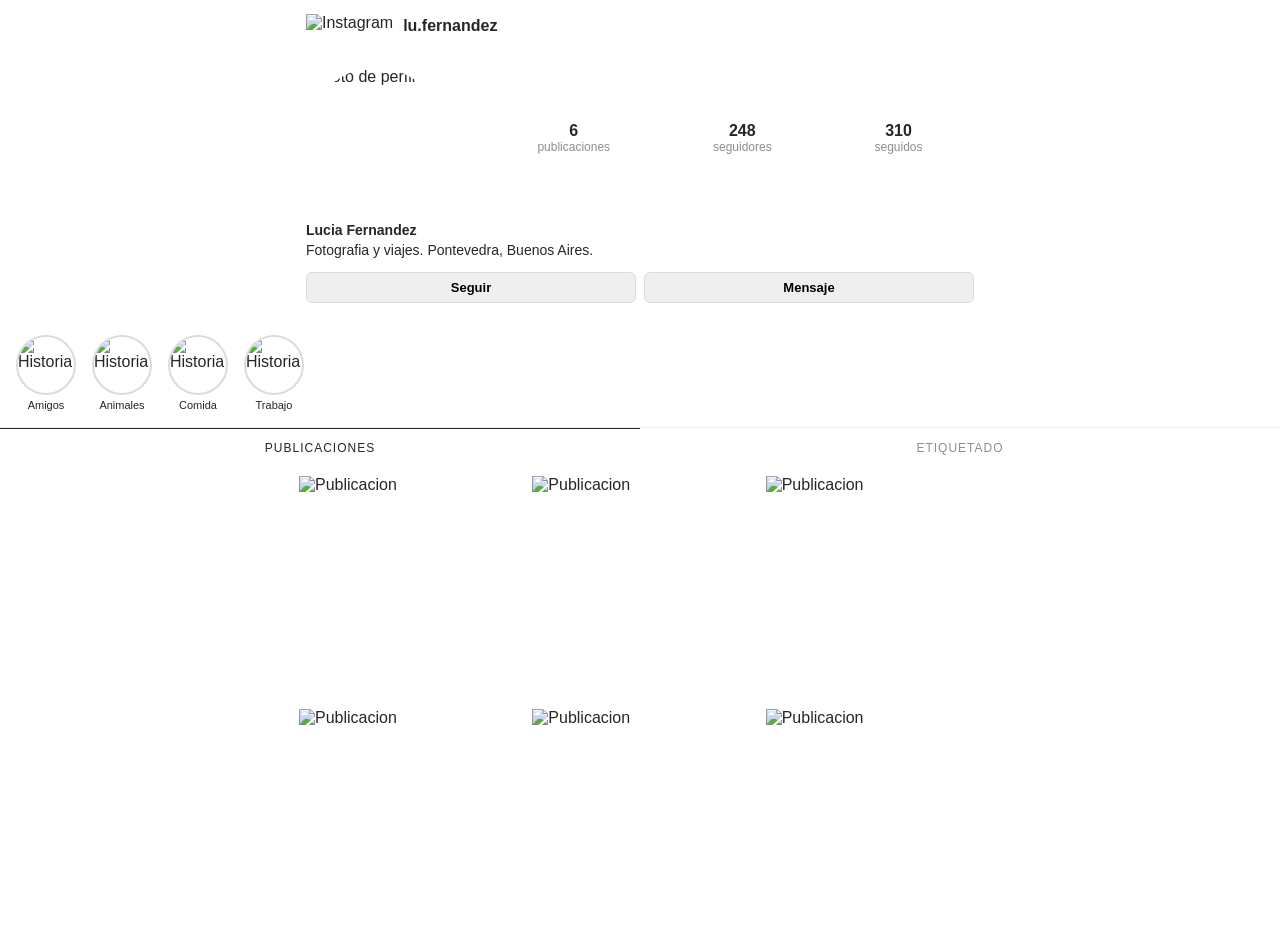
==== ejercicio2-flexbox/perfil-instagram.html @ 3f50b3dc "Ejercicios segundo bimestre" ====
<!DOCTYPE html>
<html lang="es">
<head>
<meta charset="UTF-8">
<meta name="viewport" content="width=device-width, initial-scale=1.0">
<title>Perfil de Instagram</title>
<style>
  :root {
    --colorBorde: #efefef;
    --colorTexto: #262626;
    --colorGris: #8e8e8e;
    --colorGrisClaro: #dbdbdb;
    --colorFondoBoton: #efefef;
    --colorBlanco: #ffffff;
  }

  * {
    margin: 0;
    padding: 0;
    box-sizing: border-box;
  }

  body {
    font-family: Arial, Helvetica, sans-serif;
    background-color: var(--colorBlanco);
    color: var(--colorTexto);
  }

  header {
    display: flex;
    align-items: center;
    gap: 10px;
    padding: 14px 16px;
    border-bottom: 1px solid var(--colorBorde);
    background-color: var(--colorBlanco);
    position: sticky;
    top: 0;
  }

  header .logo {
    height: 24px;
  }

  header .usuario {
    font-size: 16px;
    font-weight: bold;
  }

  .perfil {
    padding: 16px;
  }

  .fila-perfil {
    display: flex;
    align-items: center;
    gap: 20px;
  }

  .foto-perfil {
    width: 80px;
    height: 80px;
    border-radius: 50%;
    object-fit: cover;
    flex-shrink: 0;
  }

  .estadisticas {
    display: flex;
    flex: 1;
    justify-content: space-around;
    text-align: center;
  }

  .estadisticas .dato {
    display: flex;
    flex-direction: column;
  }

  .estadisticas .numero {
    font-size: 16px;
    font-weight: bold;
  }

  .estadisticas .etiqueta {
    font-size: 12px;
    color: var(--colorGris);
  }

  .info-texto {
    margin-top: 14px;
  }

  .info-texto .nombre {
    font-weight: bold;
    font-size: 14px;
  }

  .info-texto .bio {
    font-size: 14px;
    margin-top: 4px;
  }

  .botones {
    display: flex;
    gap: 8px;
    margin-top: 14px;
  }

  .botones button {
    flex: 1;
    padding: 7px 0;
    border-radius: 6px;
    border: 1px solid var(--colorGrisClaro);
    background-color: var(--colorFondoBoton);
    font-size: 13px;
    font-weight: bold;
    cursor: pointer;
  }

  .historias {
    display: flex;
    gap: 16px;
    padding: 16px;
    overflow-x: auto;
  }

  .historia {
    display: flex;
    flex-direction: column;
    align-items: center;
    flex-shrink: 0;
  }

  .historia img {
    width: 60px;
    height: 60px;
    border-radius: 50%;
    border: 2px solid var(--colorGrisClaro);
    object-fit: cover;
  }

  .historia span {
    font-size: 11px;
    margin-top: 4px;
  }

  .tabs {
    display: flex;
    border-top: 1px solid var(--colorBorde);
  }

  .tabs .tab {
    flex: 1;
    text-align: center;
    padding: 12px 0;
    font-size: 12px;
    letter-spacing: 1px;
    color: var(--colorGris);
    border-top: 1px solid transparent;
  }

  .tabs .tab.activo {
    color: var(--colorTexto);
    border-top: 1px solid var(--colorTexto);
  }

  .grilla {
    display: flex;
    flex-wrap: wrap;
  }

  .grilla img {
    width: 33.333%;
    aspect-ratio: 1 / 1;
    object-fit: cover;
    display: block;
    border: 1px solid var(--colorBlanco);
  }

  @media (min-width: 700px) {
    .perfil, header {
      max-width: 700px;
      margin: 0 auto;
      width: 100%;
    }

    header {
      border-bottom: none;
    }

    .fila-perfil {
      gap: 40px;
    }

    .foto-perfil {
      width: 140px;
      height: 140px;
    }

    .grilla {
      max-width: 700px;
      margin: 0 auto;
    }

    .grilla img {
      width: calc(33.333% - 16px);
      margin: 8px;
    }
  }
</style>
</head>
<body>

<header>
  <img class="logo" src="imagenes/Instagram_logo.png" alt="Instagram">
  <div class="usuario">lu.fernandez</div>
</header>

<div class="perfil">
  <div class="fila-perfil">
    <img class="foto-perfil" src="imagenes/foto_de_perfil.webp" alt="Foto de perfil">
    <div class="estadisticas">
      <div class="dato">
        <span class="numero">6</span>
        <span class="etiqueta">publicaciones</span>
      </div>
      <div class="dato">
        <span class="numero">248</span>
        <span class="etiqueta">seguidores</span>
      </div>
      <div class="dato">
        <span class="numero">310</span>
        <span class="etiqueta">seguidos</span>
      </div>
    </div>
  </div>

  <div class="info-texto">
    <div class="nombre">Lucia Fernandez</div>
    <div class="bio">Fotografia y viajes. Pontevedra, Buenos Aires.</div>
  </div>

  <div class="botones">
    <button>Seguir</button>
    <button>Mensaje</button>
  </div>
</div>

<div class="historias">
  <div class="historia">
    <img src="imagenes/amigos.jpg" alt="Historia">
    <span>Amigos</span>
  </div>
  <div class="historia">
    <img src="imagenes/caballo.jpg" alt="Historia">
    <span>Animales</span>
  </div>
  <div class="historia">
    <img src="imagenes/comida.jpg" alt="Historia">
    <span>Comida</span>
  </div>
  <div class="historia">
    <img src="imagenes/trabajando.jpg" alt="Historia">
    <span>Trabajo</span>
  </div>
</div>

<div class="tabs">
  <div class="tab activo">PUBLICACIONES</div>
  <div class="tab">ETIQUETADO</div>
</div>

<div class="grilla">
  <img src="imagenes/amigos.jpg" alt="Publicacion">
  <img src="imagenes/caballo.jpg" alt="Publicacion">
  <img src="imagenes/comida.jpg" alt="Publicacion">
  <img src="imagenes/libros_apilados.avif" alt="Publicacion">
  <img src="imagenes/taza_de_cafe.avif" alt="Publicacion">
  <img src="imagenes/trabajando.jpg" alt="Publicacion">
</div>

</body>
</html>
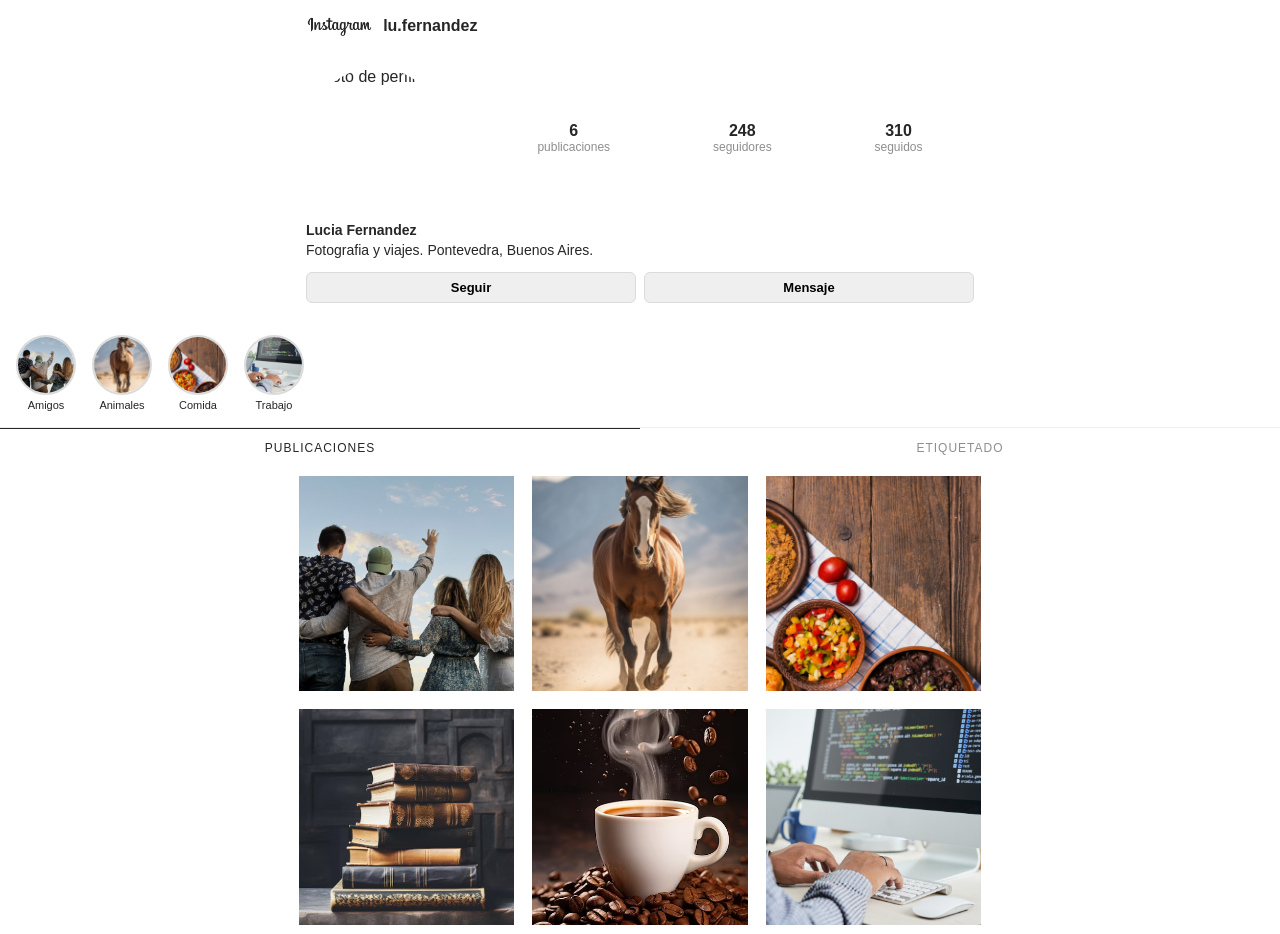
==== commit 3f17299a: "Ejercicios segundo bimestre, corrección la ruta de las imagenes estaba mal" ====
--- a/ejercicio2-flexbox/perfil-instagram.html
+++ b/ejercicio2-flexbox/perfil-instagram.html
@@ -212,13 +212,13 @@
 <body>
 
 <header>
-  <img class="logo" src="imagenes/Instagram_logo.png" alt="Instagram">
+  <img class="logo" src="../imagenes/Instagram_logo.png" alt="Instagram">
   <div class="usuario">lu.fernandez</div>
 </header>
 
 <div class="perfil">
   <div class="fila-perfil">
-    <img class="foto-perfil" src="imagenes/foto_de_perfil.webp" alt="Foto de perfil">
+    <img class="foto-perfil" src="../imagenes/foto_de_perfil.webp" alt="Foto de perfil">
     <div class="estadisticas">
       <div class="dato">
         <span class="numero">6</span>
@@ -248,19 +248,19 @@
 
 <div class="historias">
   <div class="historia">
-    <img src="imagenes/amigos.jpg" alt="Historia">
+    <img src="../imagenes/amigos.jpg" alt="Historia">
     <span>Amigos</span>
   </div>
   <div class="historia">
-    <img src="imagenes/caballo.jpg" alt="Historia">
+    <img src="../imagenes/caballo.jpg" alt="Historia">
     <span>Animales</span>
   </div>
   <div class="historia">
-    <img src="imagenes/comida.jpg" alt="Historia">
+    <img src="../imagenes/comida.jpg" alt="Historia">
     <span>Comida</span>
   </div>
   <div class="historia">
-    <img src="imagenes/trabajando.jpg" alt="Historia">
+    <img src="../imagenes/trabajando.jpg" alt="Historia">
     <span>Trabajo</span>
   </div>
 </div>
@@ -271,12 +271,12 @@
 </div>
 
 <div class="grilla">
-  <img src="imagenes/amigos.jpg" alt="Publicacion">
-  <img src="imagenes/caballo.jpg" alt="Publicacion">
-  <img src="imagenes/comida.jpg" alt="Publicacion">
-  <img src="imagenes/libros_apilados.avif" alt="Publicacion">
-  <img src="imagenes/taza_de_cafe.avif" alt="Publicacion">
-  <img src="imagenes/trabajando.jpg" alt="Publicacion">
+  <img src="../imagenes/amigos.jpg" alt="Publicacion">
+  <img src="../imagenes/caballo.jpg" alt="Publicacion">
+  <img src="../imagenes/comida.jpg" alt="Publicacion">
+  <img src="../imagenes/libros_apilados.avif" alt="Publicacion">
+  <img src="../imagenes/taza_de_cafe.avif" alt="Publicacion">
+  <img src="../imagenes/trabajando.jpg" alt="Publicacion">
 </div>
 
 </body>
